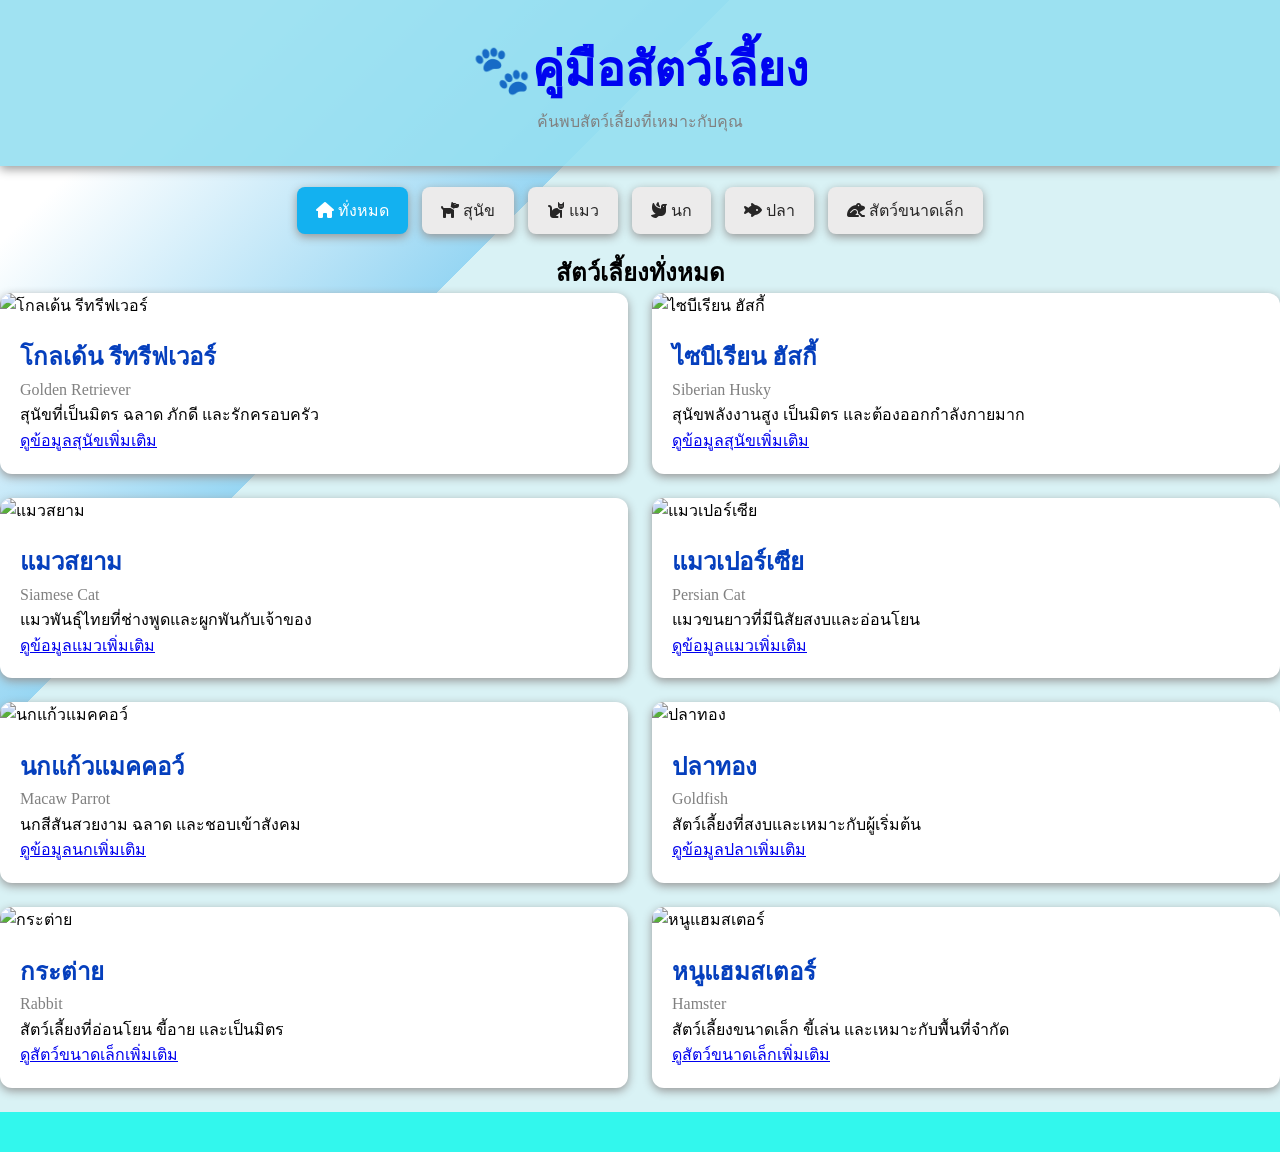
==== pet/index.html @ 6a08b58f "W12pet01" ====
<!DOCTYPE html>
<html lang="en">
<head>
    <meta charset="UTF-8">
    <meta name="viewport" content="width=device-width, initial-scale=1.0">
    <title>คู่มือสัตว์เลี้ยง</title>
    <link rel="stylesheet" href="css/style.css">
     <!-- Font Awesome Icons -->
    <link rel="stylesheet" href="https://cdnjs.cloudflare.com/ajax/libs/font-awesome/6.7.2/css/all.min.css">
</head>
<body>
    <!--Header-->
    <header class="header">
    <div class="header-content">
        <h1 class="header-title">🐾คู่มือสัตว์เลี้ยง</h1>
        <p class="header-subtitle">ค้นพบสัตว์เลี้ยงที่เหมาะกับคุณ</p>

    </div>
</header>


<!--navbar-->
    <nav>
        <a href="index.html"class="active"><i class="fa-solid fa-house"></i> ทั่งหมด</a>
        <a href="dog.html"><i class="fa-solid fa-dog"></i> สุนัข</a>
        <a href="cat.html"><i class="fa-solid fa-cat"></i> แมว</a>
        <a href="bird.html"><i class="fa-solid fa-dove"></i> นก</a>
        <a href="fish.html"><i class="fa-solid fa-fish-fins"></i> ปลา</a>
        <a href="smallpets.html"><i class="fa-solid fa-frog"></i> สัตว์ขนาดเล็ก</a>
    </nav>
    <main class="container"></main>
    <h2 class="page-title ">สัตว์เลี้ยงทั่งหมด</h2>

        <div class="pet-grid">
            <article class="pet-card">
                <img src="https://images.unsplash.com/photo-1734966213753-1b361564bab4?auto=format&amp;fit=crop&amp;w=1080&amp;q=80" alt="โกลเด้น รีทรีฟเวอร์">

                <div class="pet-content">
                    <h2>โกลเด้น รีทรีฟเวอร์</h2>
                    <p class="breed">Golden Retriever</p>
                    <p>สุนัขที่เป็นมิตร ฉลาด ภักดี และรักครอบครัว</p>
                    <p><a href="dog.html">ดูข้อมูลสุนัขเพิ่มเติม</a></p>
                </div>
            </article>

            <article class="pet-card">
                <img src="https://images.unsplash.com/photo-1590419690008-905895e8fe0d?auto=format&amp;fit=crop&amp;w=1080&amp;q=80"  alt="ไซบีเรียน ฮัสกี้">

                <div class="pet-content">
                    <h2>ไซบีเรียน ฮัสกี้</h2>
                    <p class="breed">Siberian Husky</p>
                    <p>สุนัขพลังงานสูง เป็นมิตร และต้องออกกำลังกายมาก</p>
                    <p><a href="dog.html">ดูข้อมูลสุนัขเพิ่มเติม</a></p>
                </div>
            </article>

            <article class="pet-card">
                <img src="https://images.unsplash.com/photo-1568152950566-c1bf43f4ab28?auto=format&amp;fit=crop&amp;w=1080&amp;q=80" alt="แมวสยาม">

                <div class="pet-content">
                    <h2>แมวสยาม</h2>
                    <p class="breed">Siamese Cat</p>
                    <p>แมวพันธุ์ไทยที่ช่างพูดและผูกพันกับเจ้าของ</p>
                    <p><a href="cat.html">ดูข้อมูลแมวเพิ่มเติม</a></p>
                </div>
            </article>

            <article class="pet-card">
                <img src="https://images.unsplash.com/photo-1585137173132-cf49e10ad27d?auto=format&amp;fit=crop&amp;w=1080&amp;q=80" alt="แมวเปอร์เซีย">

                <div class="pet-content">
                    <h2>แมวเปอร์เซีย</h2>
                    <p class="breed">Persian Cat</p>
                    <p>แมวขนยาวที่มีนิสัยสงบและอ่อนโยน</p>
                    <p><a href="cat.html">ดูข้อมูลแมวเพิ่มเติม</a></p>
                </div>
            </article>

            <article class="pet-card">
                <img src="https://images.unsplash.com/photo-1584888890205-9b49eaf0c660?auto=format&amp;fit=crop&amp;w=1080&amp;q=80" alt="นกแก้วแมคคอว์">

                <div class="pet-content">
                    <h2>นกแก้วแมคคอว์</h2>
                    <p class="breed">Macaw Parrot</p>
                    <p>นกสีสันสวยงาม ฉลาด และชอบเข้าสังคม</p>
                    <p><a href="bird.html">ดูข้อมูลนกเพิ่มเติม</a></p>
                </div>
            </article>

            <article class="pet-card">
                <img src="https://images.unsplash.com/photo-1592072467526-0506c6530493?auto=format&amp;fit=crop&amp;w=1080&amp;q=80" alt="ปลาทอง">

                <div class="pet-content">
                    <h2>ปลาทอง</h2>
                    <p class="breed">Goldfish</p>
                    <p>สัตว์เลี้ยงที่สงบและเหมาะกับผู้เริ่มต้น</p>
                    <p><a href="fish.html">ดูข้อมูลปลาเพิ่มเติม</a></p>
                </div>
            </article>

            <article class="pet-card">
                <img src="https://images.unsplash.com/photo-1622349817799-067c32295df2?auto=format&amp;fit=crop&amp;w=1080&amp;q=80" alt="กระต่าย">

                <div class="pet-content">
                    <h2>กระต่าย</h2>
                    <p class="breed">Rabbit</p>
                    <p>สัตว์เลี้ยงที่อ่อนโยน ขี้อาย และเป็นมิตร</p>
                    <p><a href="small-pets.html">ดูสัตว์ขนาดเล็กเพิ่มเติม</a></p>
                </div>
            </article>

            <article class="pet-card">
                <img src="https://images.unsplash.com/photo-1425082661705-1834bfd09dca?auto=format&amp;fit=crop&amp;w=1080&amp;q=80" alt="หนูแฮมสเตอร์">

                <div class="pet-content">
                    <h2>หนูแฮมสเตอร์</h2>
                    <p class="breed">Hamster</p>
                    <p>สัตว์เลี้ยงขนาดเล็ก ขี้เล่น และเหมาะกับพื้นที่จำกัด</p>
                    <p><a href="small-pets.html">ดูสัตว์ขนาดเล็กเพิ่มเติม</a></p>
                </div>
            </article>
        </div>




        </div>
    <footer></footer>
</body>
</html>
---- pet/css/style.css ----
* {
  box-sizing: border-box;
  margin: 0;
  padding: 0;
}

:root {
  /* สีหลักเว็บไซต์ */
  --primary-color: rgb(0, 4, 240);
  --primary-dark-color: rgb(5, 63, 189);
  --seconary-color: rgb(19, 177, 240);

  /* สีข้อความ */
  --sub-text-color: grey;
  --nav-text-color: rgb(39, 38, 38);
  --light-text-color: white;
  /* สีพื้นหลัง */
  --header-bg-color: rgb(76, 235, 227);
  --light-bg-color: white;
  --footer-bg-color: rgb(50, 247, 237);
  /* สีเงา */
  --header-shadow: 0 4px 10px rgb(151, 151, 151);
  --card-shadow: 0 3px 10px rgb(151, 151, 151);
}

html {
  scroll-behavior: smooth;
  /* ถ้าอยากเปลี่ยนขนาดของ rem ต้องเปลี่ยน ขนาดตัวอะกษร */
}

body {
  font-family: "Times New Roman", Times, serif;
  line-height: 1.6;

  background: linear-gradient(
    135deg,
    white 10%,
    rgb(151, 214, 243) 30%,
    rgb(217, 242, 245) 10%
  );
}

.container {
  max-width: 1200px;
  margin: 0 auto;
}

/* header */
.header {
  background-color: rgba(149, 223, 241, 0.89);
  box-shadow: 0px 3px 10px rgb(151, 151, 151);

  position: sticky;
  top: 0;
  z-index: 1;
  backdrop-filter: blur(10);
}

.header-content {
  text-align: center;

  padding-block: 2rem;
}

.header-title {
  color: var(--primary-color);
  font-size: clamp(2rem, 5vw, 3rem);
}

.header-subtitle {
  color: var(--sub-text-color);
}
/* Navbar */
nav {
  text-align: center;
  padding: 1rem;
}

nav a {
  text-decoration: none;

  color: var(--nav-text-color);
  background: rgb(236, 235, 235);
  padding: 0.65rem 1.2rem;
  margin: 0.3rem;

  border-radius: 8px;
  box-shadow: var(--card-shadow);

  display: inline-block;
  cursor: pointer;

  transition:
    transform 0.2s,
    box-shadow 0.3s;

  user-select: none;
}

nav a:hover {
  transform: translateY(-5px);
  box-shadow: gray;
}

nav a.active {
  color: var(--light-text-color);
  background-color: var(--seconary-color);
}

/* Main */

.page-title {
  text-align: center; /ทำให้textอยู่ตรงกลาง/
}

.pet-grid {
  display: grid;
  grid-template-columns: 1fr 1fr;

  gap: 1.5rem;
}

.pet-title {
  margin-bottom: 1.5rem;
}

.pet-card {
  background-color: var(--light-bg-color);
  box-shadow: var(--card-shadow);

  border-radius: 0.75rem;
  overflow: hidden;

  transition: tranform 0.25s;
}

.pet-card:hover {
  transform: translateY(-5px);
}

.pet-card img {
  height: 16.25rem;
  width: 100%;

  object-fit: cover;
}

.pet-content {
  padding: 1.25rem;
}

.pet-card h2 {
  color: var(--primary-dark-color);
}

.breed {
  color: var(--sub-text-color);
}

/* Footer */
footer {
  padding-block: 1.25rem;
  background-color: var(--footer-bg-color);
  text-align: center;
  color: var(--light-text-color);
  margin-top: 1.5rem;
}
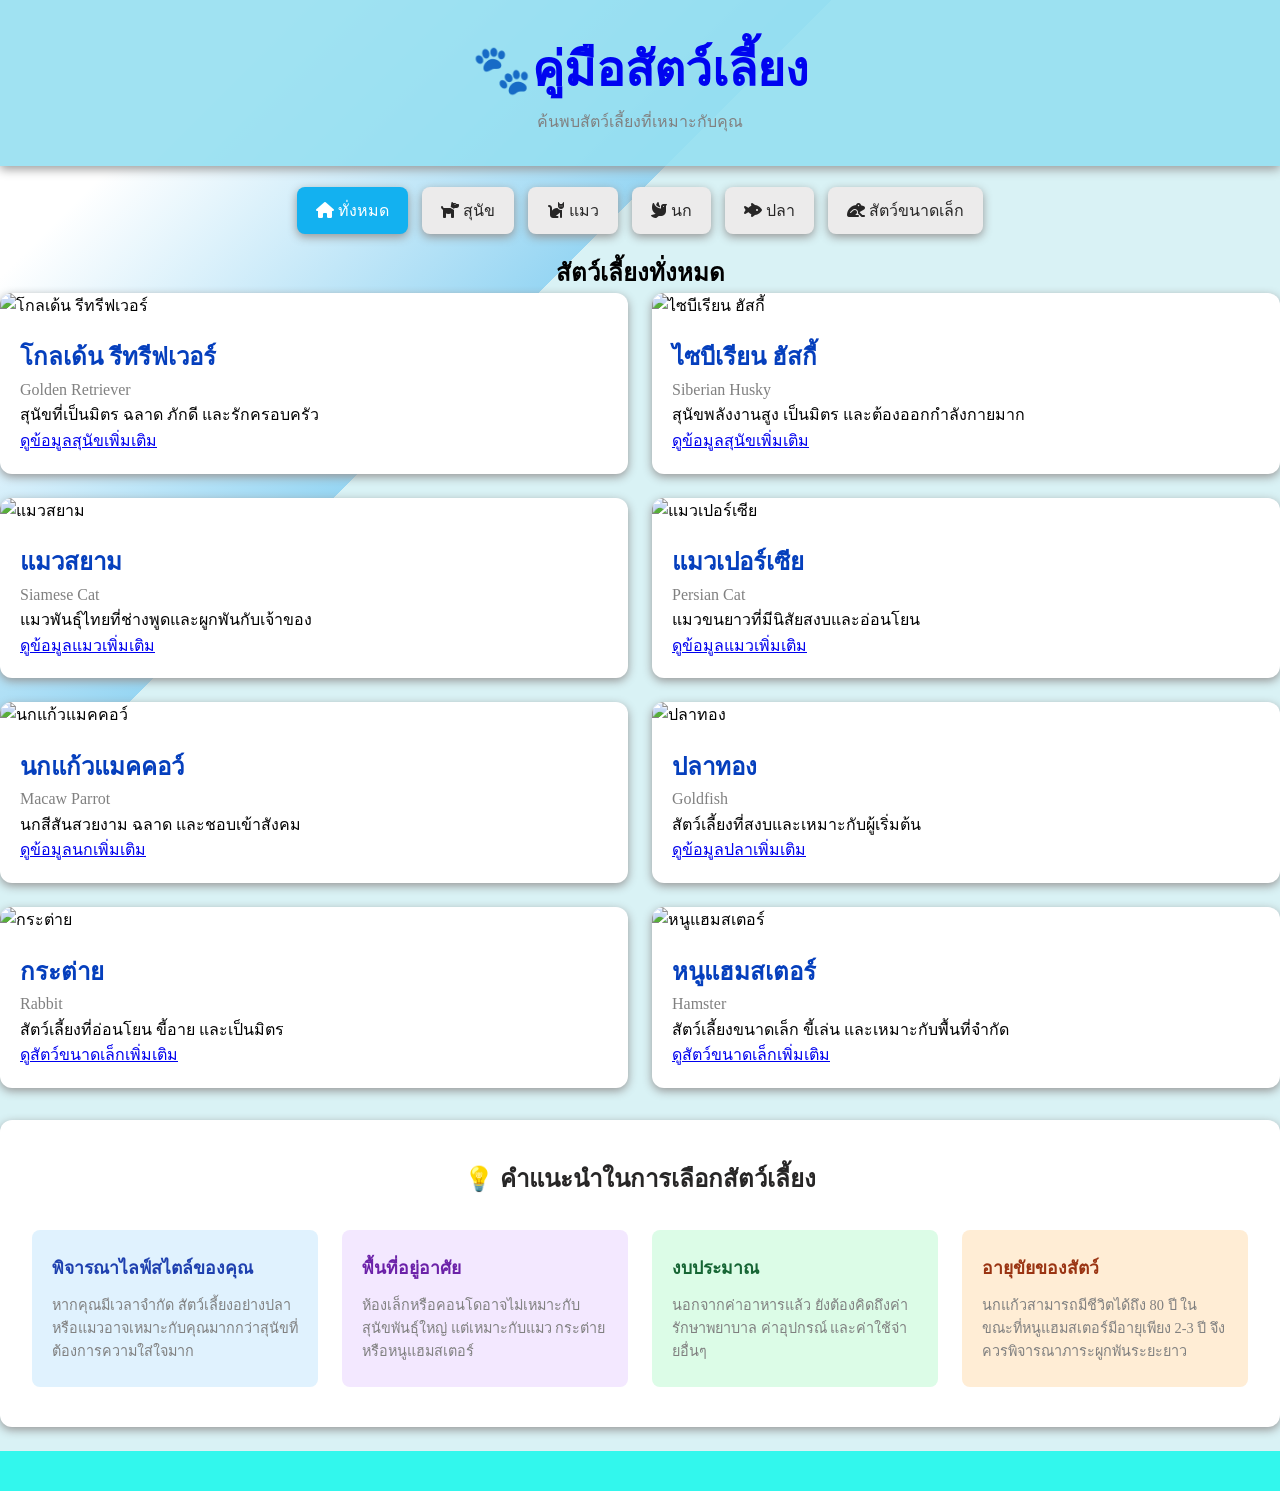
==== commit ef72e9e9: "Add files via upload" ====
--- a/pet/index.html
+++ b/pet/index.html
@@ -1,130 +1,153 @@
-<!DOCTYPE html>
-<html lang="en">
-<head>
-    <meta charset="UTF-8">
-    <meta name="viewport" content="width=device-width, initial-scale=1.0">
-    <title>คู่มือสัตว์เลี้ยง</title>
-    <link rel="stylesheet" href="css/style.css">
-     <!-- Font Awesome Icons -->
-    <link rel="stylesheet" href="https://cdnjs.cloudflare.com/ajax/libs/font-awesome/6.7.2/css/all.min.css">
-</head>
-<body>
-    <!--Header-->
-    <header class="header">
-    <div class="header-content">
-        <h1 class="header-title">🐾คู่มือสัตว์เลี้ยง</h1>
-        <p class="header-subtitle">ค้นพบสัตว์เลี้ยงที่เหมาะกับคุณ</p>
-
-    </div>
-</header>
-
-
-<!--navbar-->
-    <nav>
-        <a href="index.html"class="active"><i class="fa-solid fa-house"></i> ทั่งหมด</a>
-        <a href="dog.html"><i class="fa-solid fa-dog"></i> สุนัข</a>
-        <a href="cat.html"><i class="fa-solid fa-cat"></i> แมว</a>
-        <a href="bird.html"><i class="fa-solid fa-dove"></i> นก</a>
-        <a href="fish.html"><i class="fa-solid fa-fish-fins"></i> ปลา</a>
-        <a href="smallpets.html"><i class="fa-solid fa-frog"></i> สัตว์ขนาดเล็ก</a>
-    </nav>
-    <main class="container"></main>
-    <h2 class="page-title ">สัตว์เลี้ยงทั่งหมด</h2>
-
-        <div class="pet-grid">
-            <article class="pet-card">
-                <img src="https://images.unsplash.com/photo-1734966213753-1b361564bab4?auto=format&amp;fit=crop&amp;w=1080&amp;q=80" alt="โกลเด้น รีทรีฟเวอร์">
-
-                <div class="pet-content">
-                    <h2>โกลเด้น รีทรีฟเวอร์</h2>
-                    <p class="breed">Golden Retriever</p>
-                    <p>สุนัขที่เป็นมิตร ฉลาด ภักดี และรักครอบครัว</p>
-                    <p><a href="dog.html">ดูข้อมูลสุนัขเพิ่มเติม</a></p>
-                </div>
-            </article>
-
-            <article class="pet-card">
-                <img src="https://images.unsplash.com/photo-1590419690008-905895e8fe0d?auto=format&amp;fit=crop&amp;w=1080&amp;q=80"  alt="ไซบีเรียน ฮัสกี้">
-
-                <div class="pet-content">
-                    <h2>ไซบีเรียน ฮัสกี้</h2>
-                    <p class="breed">Siberian Husky</p>
-                    <p>สุนัขพลังงานสูง เป็นมิตร และต้องออกกำลังกายมาก</p>
-                    <p><a href="dog.html">ดูข้อมูลสุนัขเพิ่มเติม</a></p>
-                </div>
-            </article>
-
-            <article class="pet-card">
-                <img src="https://images.unsplash.com/photo-1568152950566-c1bf43f4ab28?auto=format&amp;fit=crop&amp;w=1080&amp;q=80" alt="แมวสยาม">
-
-                <div class="pet-content">
-                    <h2>แมวสยาม</h2>
-                    <p class="breed">Siamese Cat</p>
-                    <p>แมวพันธุ์ไทยที่ช่างพูดและผูกพันกับเจ้าของ</p>
-                    <p><a href="cat.html">ดูข้อมูลแมวเพิ่มเติม</a></p>
-                </div>
-            </article>
-
-            <article class="pet-card">
-                <img src="https://images.unsplash.com/photo-1585137173132-cf49e10ad27d?auto=format&amp;fit=crop&amp;w=1080&amp;q=80" alt="แมวเปอร์เซีย">
-
-                <div class="pet-content">
-                    <h2>แมวเปอร์เซีย</h2>
-                    <p class="breed">Persian Cat</p>
-                    <p>แมวขนยาวที่มีนิสัยสงบและอ่อนโยน</p>
-                    <p><a href="cat.html">ดูข้อมูลแมวเพิ่มเติม</a></p>
-                </div>
-            </article>
-
-            <article class="pet-card">
-                <img src="https://images.unsplash.com/photo-1584888890205-9b49eaf0c660?auto=format&amp;fit=crop&amp;w=1080&amp;q=80" alt="นกแก้วแมคคอว์">
-
-                <div class="pet-content">
-                    <h2>นกแก้วแมคคอว์</h2>
-                    <p class="breed">Macaw Parrot</p>
-                    <p>นกสีสันสวยงาม ฉลาด และชอบเข้าสังคม</p>
-                    <p><a href="bird.html">ดูข้อมูลนกเพิ่มเติม</a></p>
-                </div>
-            </article>
-
-            <article class="pet-card">
-                <img src="https://images.unsplash.com/photo-1592072467526-0506c6530493?auto=format&amp;fit=crop&amp;w=1080&amp;q=80" alt="ปลาทอง">
-
-                <div class="pet-content">
-                    <h2>ปลาทอง</h2>
-                    <p class="breed">Goldfish</p>
-                    <p>สัตว์เลี้ยงที่สงบและเหมาะกับผู้เริ่มต้น</p>
-                    <p><a href="fish.html">ดูข้อมูลปลาเพิ่มเติม</a></p>
-                </div>
-            </article>
-
-            <article class="pet-card">
-                <img src="https://images.unsplash.com/photo-1622349817799-067c32295df2?auto=format&amp;fit=crop&amp;w=1080&amp;q=80" alt="กระต่าย">
-
-                <div class="pet-content">
-                    <h2>กระต่าย</h2>
-                    <p class="breed">Rabbit</p>
-                    <p>สัตว์เลี้ยงที่อ่อนโยน ขี้อาย และเป็นมิตร</p>
-                    <p><a href="small-pets.html">ดูสัตว์ขนาดเล็กเพิ่มเติม</a></p>
-                </div>
-            </article>
-
-            <article class="pet-card">
-                <img src="https://images.unsplash.com/photo-1425082661705-1834bfd09dca?auto=format&amp;fit=crop&amp;w=1080&amp;q=80" alt="หนูแฮมสเตอร์">
-
-                <div class="pet-content">
-                    <h2>หนูแฮมสเตอร์</h2>
-                    <p class="breed">Hamster</p>
-                    <p>สัตว์เลี้ยงขนาดเล็ก ขี้เล่น และเหมาะกับพื้นที่จำกัด</p>
-                    <p><a href="small-pets.html">ดูสัตว์ขนาดเล็กเพิ่มเติม</a></p>
-                </div>
-            </article>
-        </div>
-
-
-
-
-        </div>
-    <footer></footer>
-</body>
+<!DOCTYPE html>
+<html lang="en">
+<head>
+    <meta charset="UTF-8">
+    <meta name="viewport" content="width=device-width, initial-scale=1.0">
+    <title>คู่มือสัตว์เลี้ยง</title>
+    <link rel="stylesheet" href="css/style.css">
+     <!-- Font Awesome Icons -->
+    <link rel="stylesheet" href="https://cdnjs.cloudflare.com/ajax/libs/font-awesome/6.7.2/css/all.min.css">
+</head>
+<body>
+    <!--Header-->
+    <header class="header">
+    <div class="header-content">
+        <h1 class="header-title">🐾คู่มือสัตว์เลี้ยง</h1>
+        <p class="header-subtitle">ค้นพบสัตว์เลี้ยงที่เหมาะกับคุณ</p>
+
+    </div>
+</header>
+
+
+<!--navbar-->
+    <nav>
+        <a href="index.html"class="active"><i class="fa-solid fa-house"></i> ทั่งหมด</a>
+        <a href="dog.html"><i class="fa-solid fa-dog"></i> สุนัข</a>
+        <a href="cat.html"><i class="fa-solid fa-cat"></i> แมว</a>
+        <a href="bird.html"><i class="fa-solid fa-dove"></i> นก</a>
+        <a href="fish.html"><i class="fa-solid fa-fish-fins"></i> ปลา</a>
+        <a href="smallpets.html"><i class="fa-solid fa-frog"></i> สัตว์ขนาดเล็ก</a>
+    </nav>
+    <main class="container"></main>
+    <h2 class="page-title ">สัตว์เลี้ยงทั่งหมด</h2>
+
+        <div class="pet-grid">
+            <article class="pet-card">
+                <img src="https://images.unsplash.com/photo-1734966213753-1b361564bab4?auto=format&amp;fit=crop&amp;w=1080&amp;q=80" alt="โกลเด้น รีทรีฟเวอร์">
+
+                <div class="pet-content">
+                    <h2>โกลเด้น รีทรีฟเวอร์</h2>
+                    <p class="breed">Golden Retriever</p>
+                    <p>สุนัขที่เป็นมิตร ฉลาด ภักดี และรักครอบครัว</p>
+                    <p><a href="dog.html">ดูข้อมูลสุนัขเพิ่มเติม</a></p>
+                </div>
+            </article>
+
+            <article class="pet-card">
+                <img src="https://images.unsplash.com/photo-1590419690008-905895e8fe0d?auto=format&amp;fit=crop&amp;w=1080&amp;q=80"  alt="ไซบีเรียน ฮัสกี้">
+
+                <div class="pet-content">
+                    <h2>ไซบีเรียน ฮัสกี้</h2>
+                    <p class="breed">Siberian Husky</p>
+                    <p>สุนัขพลังงานสูง เป็นมิตร และต้องออกกำลังกายมาก</p>
+                    <p><a href="dog.html">ดูข้อมูลสุนัขเพิ่มเติม</a></p>
+                </div>
+            </article>
+
+            <article class="pet-card">
+                <img src="https://images.unsplash.com/photo-1568152950566-c1bf43f4ab28?auto=format&amp;fit=crop&amp;w=1080&amp;q=80" alt="แมวสยาม">
+
+                <div class="pet-content">
+                    <h2>แมวสยาม</h2>
+                    <p class="breed">Siamese Cat</p>
+                    <p>แมวพันธุ์ไทยที่ช่างพูดและผูกพันกับเจ้าของ</p>
+                    <p><a href="cat.html">ดูข้อมูลแมวเพิ่มเติม</a></p>
+                </div>
+            </article>
+
+            <article class="pet-card">
+                <img src="https://images.unsplash.com/photo-1585137173132-cf49e10ad27d?auto=format&amp;fit=crop&amp;w=1080&amp;q=80" alt="แมวเปอร์เซีย">
+
+                <div class="pet-content">
+                    <h2>แมวเปอร์เซีย</h2>
+                    <p class="breed">Persian Cat</p>
+                    <p>แมวขนยาวที่มีนิสัยสงบและอ่อนโยน</p>
+                    <p><a href="cat.html">ดูข้อมูลแมวเพิ่มเติม</a></p>
+                </div>
+            </article>
+
+            <article class="pet-card">
+                <img src="https://images.unsplash.com/photo-1584888890205-9b49eaf0c660?auto=format&amp;fit=crop&amp;w=1080&amp;q=80" alt="นกแก้วแมคคอว์">
+
+                <div class="pet-content">
+                    <h2>นกแก้วแมคคอว์</h2>
+                    <p class="breed">Macaw Parrot</p>
+                    <p>นกสีสันสวยงาม ฉลาด และชอบเข้าสังคม</p>
+                    <p><a href="bird.html">ดูข้อมูลนกเพิ่มเติม</a></p>
+                </div>
+            </article>
+
+            <article class="pet-card">
+                <img src="https://images.unsplash.com/photo-1592072467526-0506c6530493?auto=format&amp;fit=crop&amp;w=1080&amp;q=80" alt="ปลาทอง">
+
+                <div class="pet-content">
+                    <h2>ปลาทอง</h2>
+                    <p class="breed">Goldfish</p>
+                    <p>สัตว์เลี้ยงที่สงบและเหมาะกับผู้เริ่มต้น</p>
+                    <p><a href="fish.html">ดูข้อมูลปลาเพิ่มเติม</a></p>
+                </div>
+            </article>
+
+            <article class="pet-card">
+                <img src="https://images.unsplash.com/photo-1622349817799-067c32295df2?auto=format&amp;fit=crop&amp;w=1080&amp;q=80" alt="กระต่าย">
+
+                <div class="pet-content">
+                    <h2>กระต่าย</h2>
+                    <p class="breed">Rabbit</p>
+                    <p>สัตว์เลี้ยงที่อ่อนโยน ขี้อาย และเป็นมิตร</p>
+                    <p><a href="small-pets.html">ดูสัตว์ขนาดเล็กเพิ่มเติม</a></p>
+                </div>
+            </article>
+
+            <article class="pet-card">
+                <img src="https://images.unsplash.com/photo-1425082661705-1834bfd09dca?auto=format&amp;fit=crop&amp;w=1080&amp;q=80" alt="หนูแฮมสเตอร์">
+
+                <div class="pet-content">
+                    <h2>หนูแฮมสเตอร์</h2>
+                    <p class="breed">Hamster</p>
+                    <p>สัตว์เลี้ยงขนาดเล็ก ขี้เล่น และเหมาะกับพื้นที่จำกัด</p>
+                    <p><a href="small-pets.html">ดูสัตว์ขนาดเล็กเพิ่มเติม</a></p>
+                </div>
+            </article>
+        </div>
+<div class="info-section">
+    
+                <h2 class="info-title">💡 คำแนะนำในการเลือกสัตว์เลี้ยง</h2>
+                <div class="info-grid">
+                    <article class="info-card info-blue">
+                        <h3>พิจารณาไลฟ์สไตล์ของคุณ</h3>
+                        <p>หากคุณมีเวลาจำกัด สัตว์เลี้ยงอย่างปลาหรือแมวอาจเหมาะกับคุณมากกว่าสุนัขที่ต้องการความใส่ใจมาก</p>
+                    </article>
+                    <article class="info-card info-purple">
+                        <h3>พื้นที่อยู่อาศัย</h3>
+                        <p>ห้องเล็กหรือคอนโดอาจไม่เหมาะกับสุนัขพันธุ์ใหญ่ แต่เหมาะกับแมว กระต่าย หรือหนูแฮมสเตอร์</p>
+                    </article>
+                    <article class="info-card info-green">
+                        <h3>งบประมาณ</h3>
+                        <p>นอกจากค่าอาหารแล้ว ยังต้องคิดถึงค่ารักษาพยาบาล ค่าอุปกรณ์ และค่าใช้จ่ายอื่นๆ</p>
+                    </article>
+                    <article class="info-card info-orange">
+                        <h3>อายุขัยของสัตว์</h3>
+                        <p>นกแก้วสามารถมีชีวิตได้ถึง 80 ปี ในขณะที่หนูแฮมสเตอร์มีอายุเพียง 2-3 ปี จึงควรพิจารณาภาระผูกพันระยะยาว</p>
+                    </article>
+                </div>
+    
+        </div>
+
+
+
+
+        </div>
+    <footer></footer>
+</body>
 </html>
--- a/pet/css/style.css
+++ b/pet/css/style.css
@@ -1,167 +1,243 @@
-* {
-  box-sizing: border-box;
-  margin: 0;
-  padding: 0;
-}
-
-:root {
-  /* สีหลักเว็บไซต์ */
-  --primary-color: rgb(0, 4, 240);
-  --primary-dark-color: rgb(5, 63, 189);
-  --seconary-color: rgb(19, 177, 240);
-
-  /* สีข้อความ */
-  --sub-text-color: grey;
-  --nav-text-color: rgb(39, 38, 38);
-  --light-text-color: white;
-  /* สีพื้นหลัง */
-  --header-bg-color: rgb(76, 235, 227);
-  --light-bg-color: white;
-  --footer-bg-color: rgb(50, 247, 237);
-  /* สีเงา */
-  --header-shadow: 0 4px 10px rgb(151, 151, 151);
-  --card-shadow: 0 3px 10px rgb(151, 151, 151);
-}
-
-html {
-  scroll-behavior: smooth;
-  /* ถ้าอยากเปลี่ยนขนาดของ rem ต้องเปลี่ยน ขนาดตัวอะกษร */
-}
-
-body {
-  font-family: "Times New Roman", Times, serif;
-  line-height: 1.6;
-
-  background: linear-gradient(
-    135deg,
-    white 10%,
-    rgb(151, 214, 243) 30%,
-    rgb(217, 242, 245) 10%
-  );
-}
-
-.container {
-  max-width: 1200px;
-  margin: 0 auto;
-}
-
-/* header */
-.header {
-  background-color: rgba(149, 223, 241, 0.89);
-  box-shadow: 0px 3px 10px rgb(151, 151, 151);
-
-  position: sticky;
-  top: 0;
-  z-index: 1;
-  backdrop-filter: blur(10);
-}
-
-.header-content {
-  text-align: center;
-
-  padding-block: 2rem;
-}
-
-.header-title {
-  color: var(--primary-color);
-  font-size: clamp(2rem, 5vw, 3rem);
-}
-
-.header-subtitle {
-  color: var(--sub-text-color);
-}
-/* Navbar */
-nav {
-  text-align: center;
-  padding: 1rem;
-}
-
-nav a {
-  text-decoration: none;
-
-  color: var(--nav-text-color);
-  background: rgb(236, 235, 235);
-  padding: 0.65rem 1.2rem;
-  margin: 0.3rem;
-
-  border-radius: 8px;
-  box-shadow: var(--card-shadow);
-
-  display: inline-block;
-  cursor: pointer;
-
-  transition:
-    transform 0.2s,
-    box-shadow 0.3s;
-
-  user-select: none;
-}
-
-nav a:hover {
-  transform: translateY(-5px);
-  box-shadow: gray;
-}
-
-nav a.active {
-  color: var(--light-text-color);
-  background-color: var(--seconary-color);
-}
-
-/* Main */
-
-.page-title {
-  text-align: center; /ทำให้textอยู่ตรงกลาง/
-}
-
-.pet-grid {
-  display: grid;
-  grid-template-columns: 1fr 1fr;
-
-  gap: 1.5rem;
-}
-
-.pet-title {
-  margin-bottom: 1.5rem;
-}
-
-.pet-card {
-  background-color: var(--light-bg-color);
-  box-shadow: var(--card-shadow);
-
-  border-radius: 0.75rem;
-  overflow: hidden;
-
-  transition: tranform 0.25s;
-}
-
-.pet-card:hover {
-  transform: translateY(-5px);
-}
-
-.pet-card img {
-  height: 16.25rem;
-  width: 100%;
-
-  object-fit: cover;
-}
-
-.pet-content {
-  padding: 1.25rem;
-}
-
-.pet-card h2 {
-  color: var(--primary-dark-color);
-}
-
-.breed {
-  color: var(--sub-text-color);
-}
-
-/* Footer */
-footer {
-  padding-block: 1.25rem;
-  background-color: var(--footer-bg-color);
-  text-align: center;
-  color: var(--light-text-color);
-  margin-top: 1.5rem;
-}
+* {
+  box-sizing: border-box;
+  margin: 0;
+  padding: 0;
+}
+
+:root {
+  /* สีหลักเว็บไซต์ */
+  --primary-color: rgb(0, 4, 240);
+  --primary-dark-color: rgb(5, 63, 189);
+  --seconary-color: rgb(19, 177, 240);
+
+  /* สีข้อความ */
+  --sub-text-color: grey;
+  --nav-text-color: rgb(39, 38, 38);
+  --light-text-color: white;
+  /* สีพื้นหลัง */
+  --header-bg-color: rgb(76, 235, 227);
+  --light-bg-color: white;
+  --footer-bg-color: rgb(50, 247, 237);
+  /* สีเงา */
+  --header-shadow: 0 4px 10px rgb(151, 151, 151);
+  --card-shadow: 0 3px 10px rgb(151, 151, 151);
+}
+
+html {
+  scroll-behavior: smooth;
+  /* ถ้าอยากเปลี่ยนขนาดของ rem ต้องเปลี่ยน ขนาดตัวอะกษร */
+}
+
+body {
+  font-family: "Times New Roman", Times, serif;
+  line-height: 1.6;
+
+  background: linear-gradient(
+    135deg,
+    white 10%,
+    rgb(151, 214, 243) 30%,
+    rgb(217, 242, 245) 10%
+  );
+}
+
+.container {
+  max-width: 1200px;
+  margin: 0 auto;
+}
+
+/* header */
+.header {
+  background-color: rgba(149, 223, 241, 0.89);
+  box-shadow: 0px 3px 10px rgb(151, 151, 151);
+
+  position: sticky;
+  top: 0;
+  z-index: 1;
+  backdrop-filter: blur(10);
+}
+
+.header-content {
+  text-align: center;
+
+  padding-block: 2rem;
+}
+
+.header-title {
+  color: var(--primary-color);
+  font-size: clamp(2rem, 5vw, 3rem);
+}
+
+.header-subtitle {
+  color: var(--sub-text-color);
+}
+/* Navbar */
+nav {
+  text-align: center;
+  padding: 1rem;
+}
+
+nav a {
+  text-decoration: none;
+
+  color: var(--nav-text-color);
+  background: rgb(236, 235, 235);
+  padding: 0.65rem 1.2rem;
+  margin: 0.3rem;
+
+  border-radius: 8px;
+  box-shadow: var(--card-shadow);
+
+  display: inline-block;
+  cursor: pointer;
+
+  transition:
+    transform 0.2s,
+    box-shadow 0.3s;
+
+  user-select: none;
+}
+
+nav a:hover {
+  transform: translateY(-5px);
+  box-shadow: gray;
+}
+
+nav a.active {
+  color: var(--light-text-color);
+  background-color: var(--seconary-color);
+}
+
+/* Main */
+
+.page-title {
+  text-align: center; /ทำให้textอยู่ตรงกลาง/
+}
+
+.pet-grid {
+  display: grid;
+  grid-template-columns: 1fr 1fr;
+
+  gap: 1.5rem;
+}
+
+.pet-title {
+  margin-bottom: 1.5rem;
+}
+
+.pet-card {
+  background-color: var(--light-bg-color);
+  box-shadow: var(--card-shadow);
+
+  border-radius: 0.75rem;
+  overflow: hidden;
+
+  transition: tranform 0.25s;
+}
+
+.pet-card:hover {
+  transform: translateY(-5px);
+}
+
+.pet-card img {
+  height: 16.25rem;
+  width: 100%;
+
+  object-fit: cover;
+}
+
+.pet-content {
+  padding: 1.25rem;
+}
+
+.pet-card h2 {
+  color: var(--primary-dark-color);
+}
+
+.breed {
+  color: var(--sub-text-color);
+}
+
+.info-section {
+  background-color: var(--light-bg-color);
+  box-shadow: var(--card-shadow);
+  border-radius: 0.75rem;
+  padding: 2.5rem 2rem;
+  margin-top: 2rem;
+}
+
+.info-title {
+  text-align: center;
+  margin-bottom: 2rem;
+  color: var(--nav-text-color);
+}
+
+/* จัดการ Grid ให้เรียง 4 คอลัมน์ */
+.info-grid {
+  display: grid;
+  grid-template-columns: repeat(4, 1fr);
+  gap: 1.5rem;
+}
+
+/* จัดการรูปแบบการ์ดแต่ละใบ */
+.info-card {
+  padding: 1.5rem 1.25rem;
+  border-radius: 0.5rem;
+}
+
+.info-card h3 {
+  font-size: 1.1rem;
+  margin-bottom: 0.75rem;
+}
+
+.info-card p {
+  font-size: 0.9rem;
+  color: var(--sub-text-color);
+}
+
+/* สีพื้นหลังและสีตัวอักษรหัวข้อของการ์ดแต่ละสี */
+.info-blue {
+  background-color: #e0f2fe; 
+}
+.info-blue h3 {
+  color: #1e40af;
+}
+
+.info-purple {
+  background-color: #f3e8ff; 
+}
+.info-purple h3 {
+  color: #6b21a8;
+}
+
+.info-green {
+  background-color: #dcfce7; 
+}
+.info-green h3 {
+  color: #166534;
+}
+
+.info-orange {
+  background-color: #ffedd5; 
+}
+.info-orange h3 {
+  color: #9a3412;
+}
+
+
+/* Footer */
+footer {
+  padding-block: 1.25rem;
+  background-color: var(--footer-bg-color);
+  text-align: center;
+  color: var(--light-text-color);
+  margin-top: 1.5rem;
+}
+
+/* Footer */
+footer {
+  padding-block: 1.25rem;
+  background-color: var(--footer-bg-color);
+  text-align: center;
+  color: var(--light-text-color);
+  margin-top: 1.5rem;
+}
